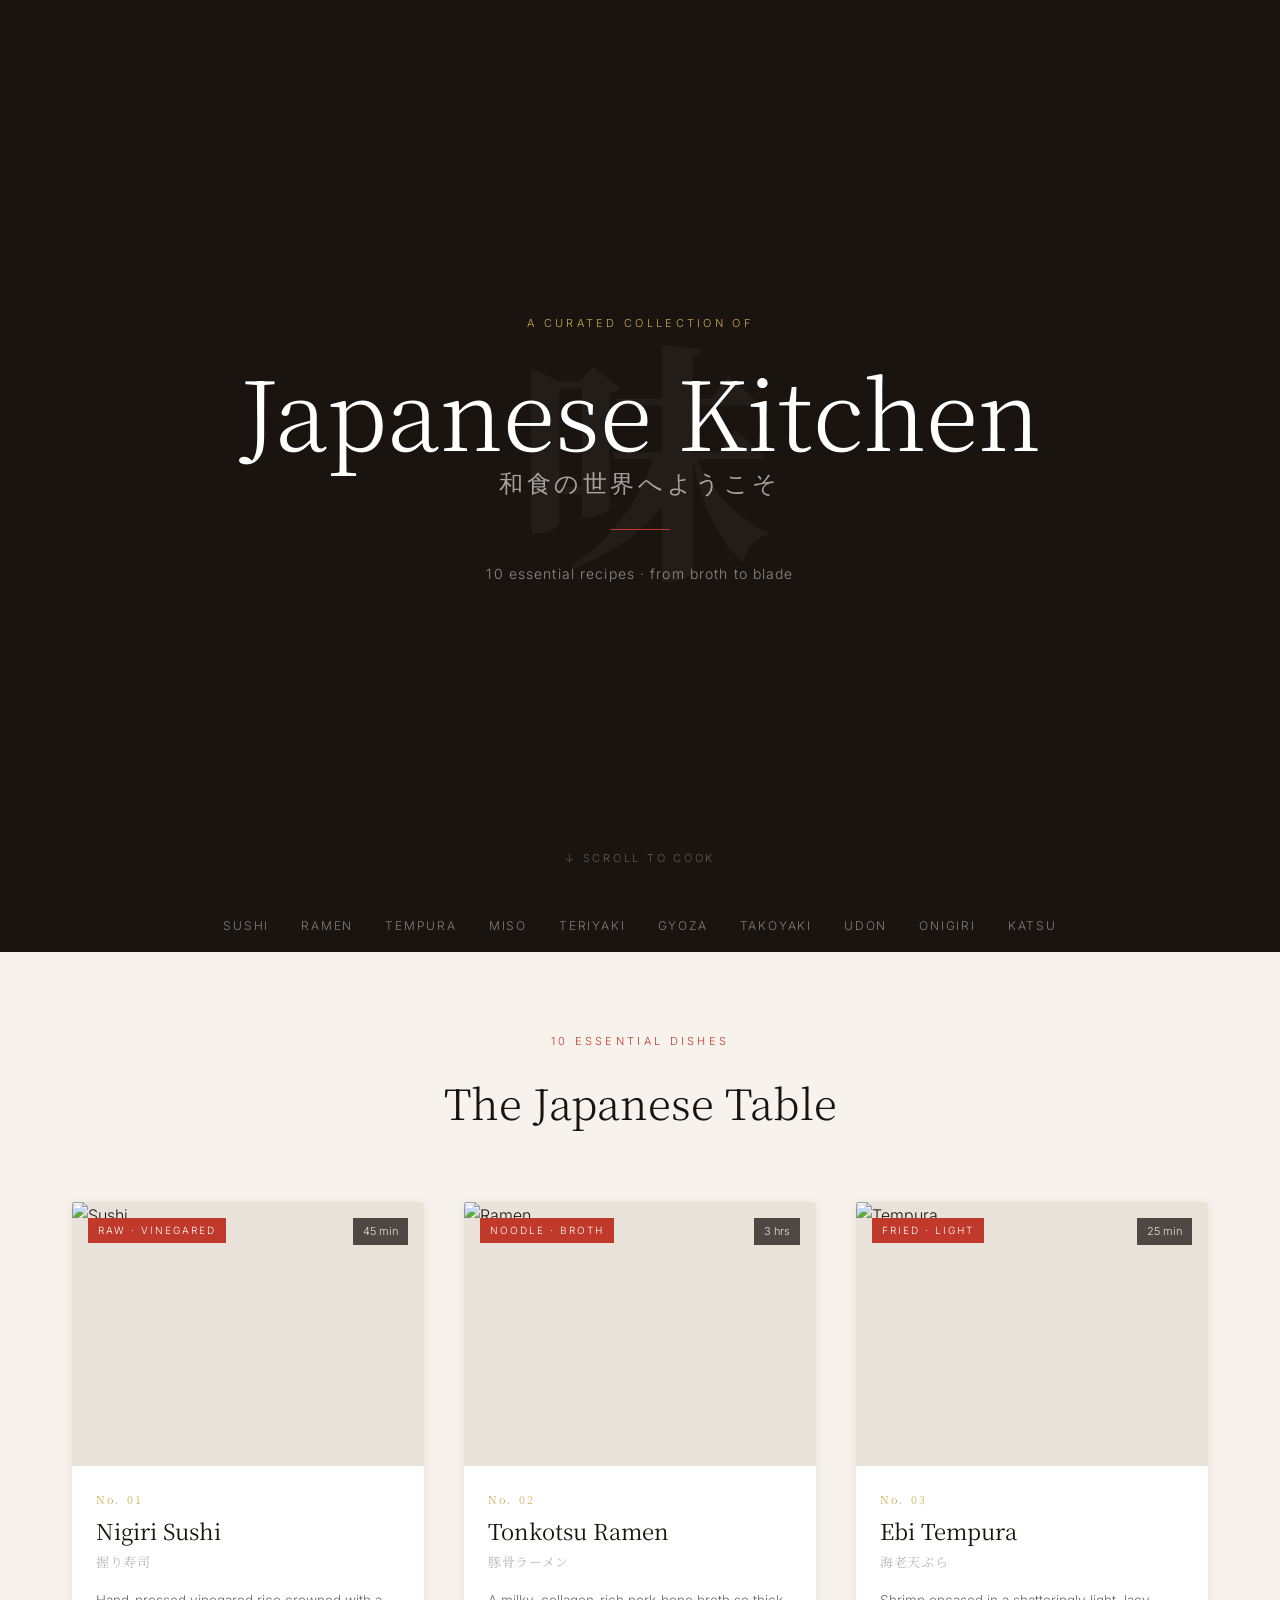
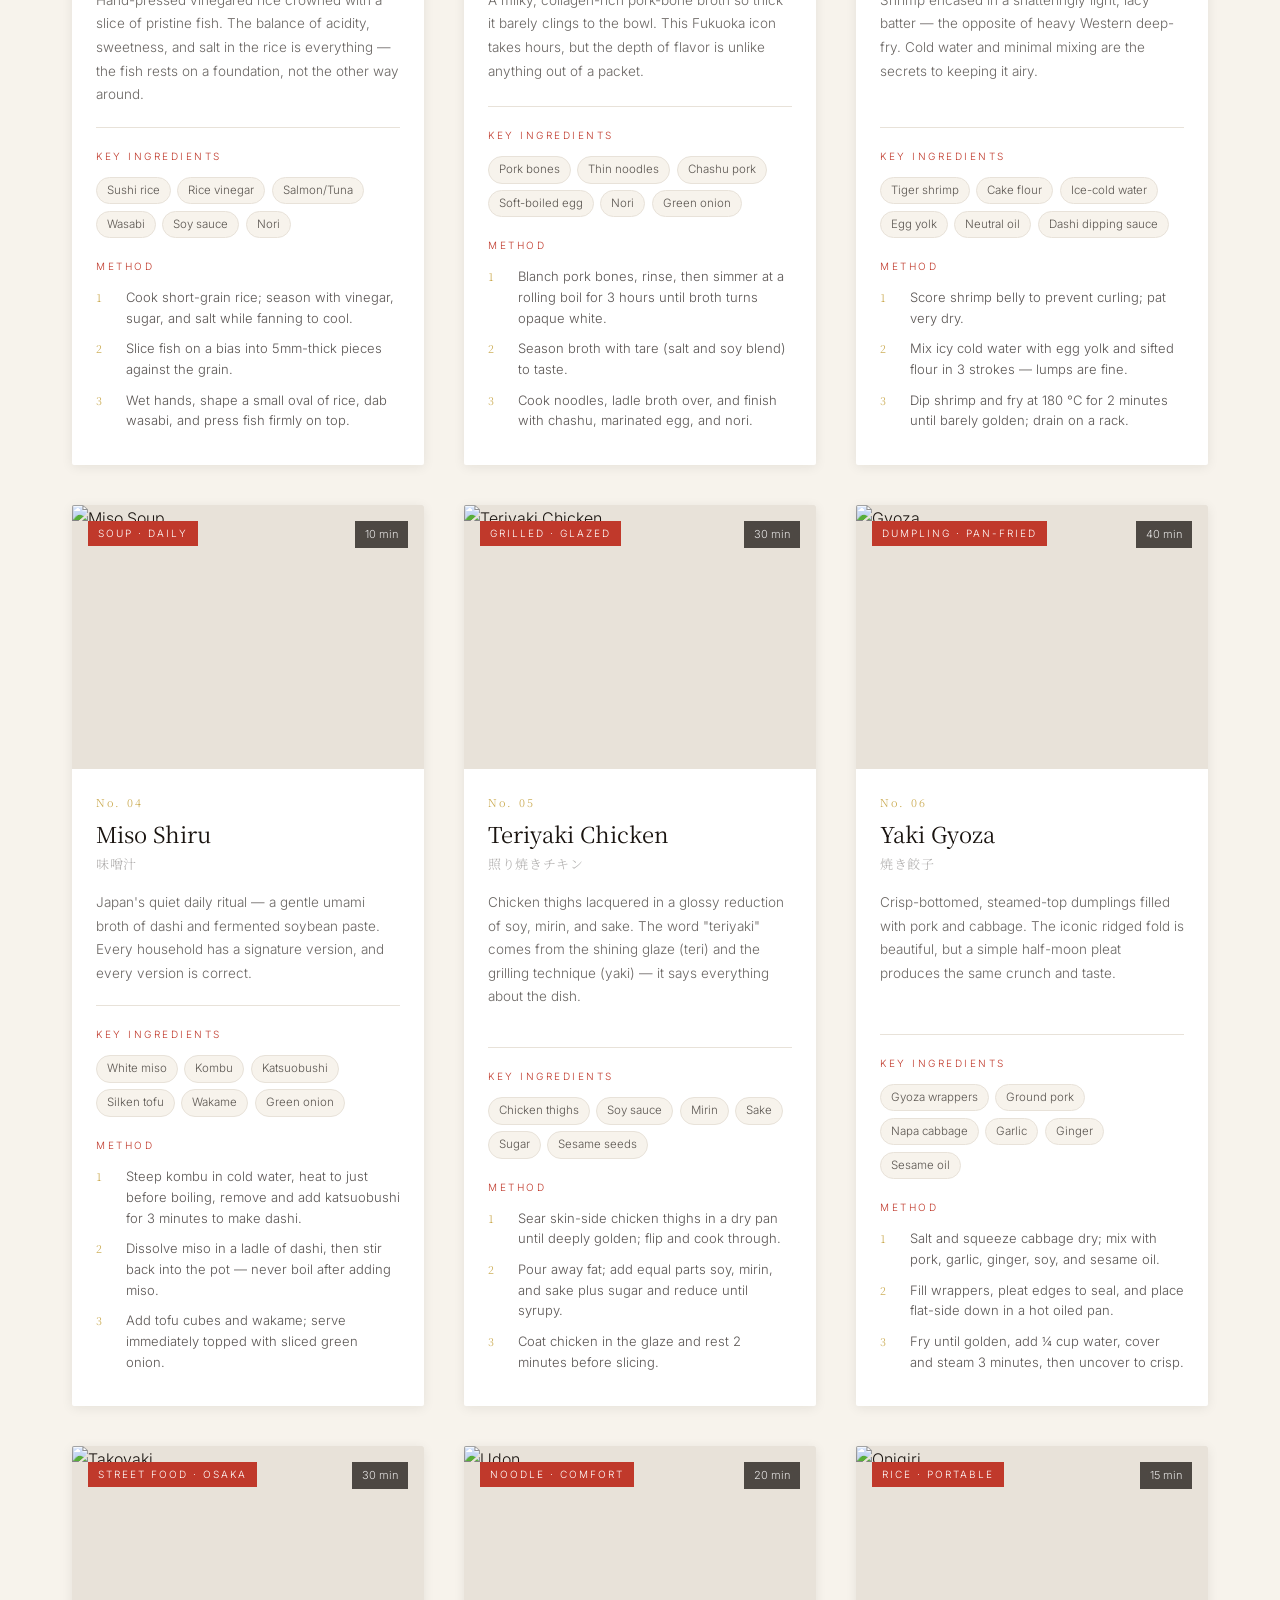
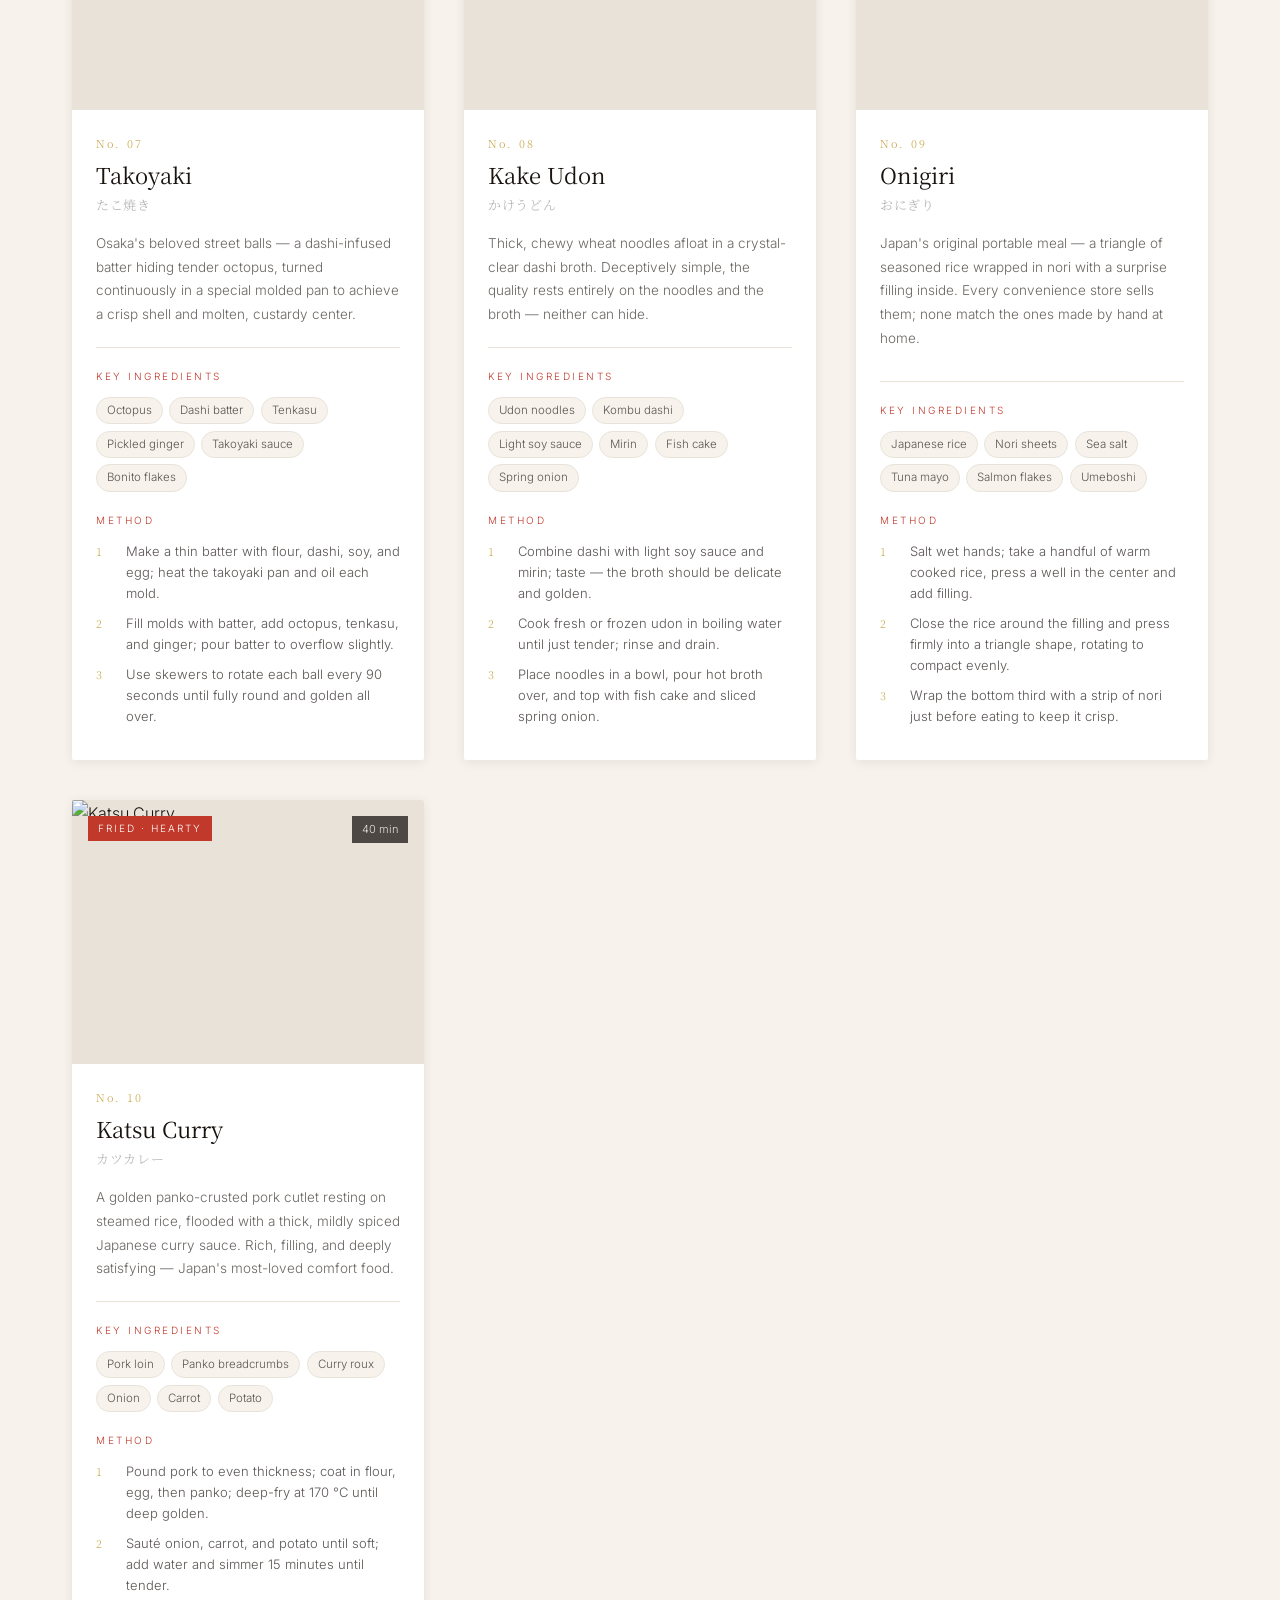
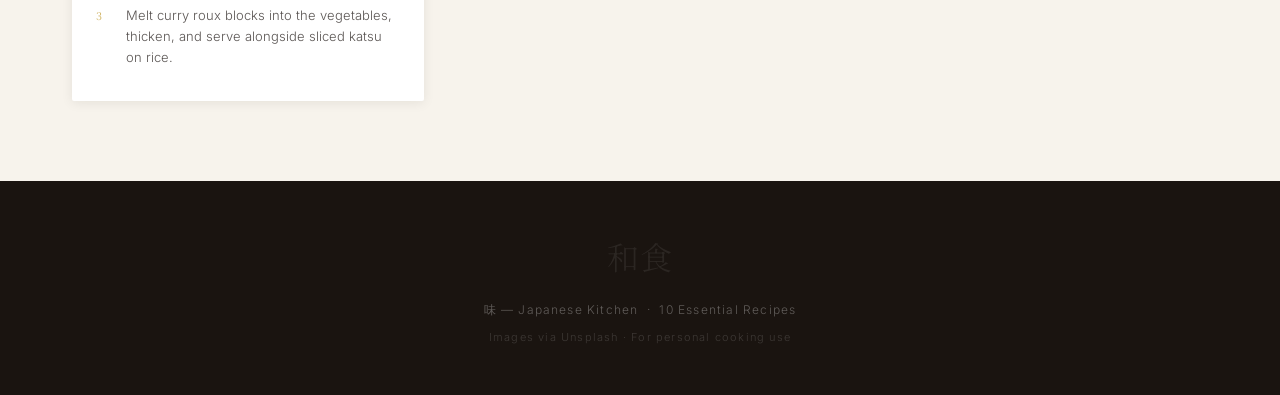
==== japanese_recipes.html @ 7d77a8df "japanese recipes" ====
<!DOCTYPE html>
<html lang="en">
<head>
<meta charset="UTF-8">
<meta name="viewport" content="width=device-width, initial-scale=1.0">
<title>味 — Japanese Kitchen</title>
<link href="https://fonts.googleapis.com/css2?family=Noto+Serif+JP:wght@300;400;700&family=Inter:wght@300;400;500&display=swap" rel="stylesheet">
<link rel="stylesheet" href="j-style.css">
</head>
<body>

<!-- HERO -->
<section class="hero">
  <div class="hero-bg"></div>
  <div class="hero-kanji">味</div>
  <div class="hero-content">
    <p class="hero-eyebrow">A curated collection of</p>
    <h1 class="hero-title">
      Japanese Kitchen
      <span>和食の世界へようこそ</span>
    </h1>
    <div class="hero-line"></div>
    <p class="hero-sub">10 essential recipes · from broth to blade</p>
  </div>
  <p class="scroll-hint">↓ scroll to cook</p>
</section>

<!-- NAV -->
<nav class="nav-strip">
  <a href="#sushi">Sushi</a>
  <a href="#ramen">Ramen</a>
  <a href="#tempura">Tempura</a>
  <a href="#miso">Miso</a>
  <a href="#teriyaki">Teriyaki</a>
  <a href="#gyoza">Gyoza</a>
  <a href="#takoyaki">Takoyaki</a>
  <a href="#udon">Udon</a>
  <a href="#onigiri">Onigiri</a>
  <a href="#katsu">Katsu</a>
</nav>

<!-- RECIPES -->
<section class="recipes-section">
  <div class="section-header">
    <p class="section-eyebrow">10 Essential Dishes</p>
    <h2 class="section-title">The Japanese Table</h2>
  </div>

  <div class="recipes-grid">

    <!-- 1. SUSHI -->
    <article class="card" id="sushi">
      <div class="card-img-wrap">
        <img src="https://images.unsplash.com/photo-1553621042-f6e147245754?w=600&q=80" alt="Sushi" loading="lazy">
        <span class="card-category">Raw · Vinegared</span>
        <span class="card-time">45 min</span>
      </div>
      <div class="card-body">
        <p class="card-number">No. 01</p>
        <h3 class="card-title">Nigiri Sushi</h3>
        <p class="card-kanji">握り寿司</p>
        <p class="card-desc">Hand-pressed vinegared rice crowned with a slice of pristine fish. The balance of acidity, sweetness, and salt in the rice is everything — the fish rests on a foundation, not the other way around.</p>
        <div class="card-divider"></div>
        <p class="card-ingredients-label">Key Ingredients</p>
        <ul class="ingredients-list">
          <li>Sushi rice</li><li>Rice vinegar</li><li>Salmon/Tuna</li>
          <li>Wasabi</li><li>Soy sauce</li><li>Nori</li>
        </ul>
        <p class="card-steps-label">Method</p>
        <ol class="steps-list">
          <li data-n="1">Cook short-grain rice; season with vinegar, sugar, and salt while fanning to cool.</li>
          <li data-n="2">Slice fish on a bias into 5mm-thick pieces against the grain.</li>
          <li data-n="3">Wet hands, shape a small oval of rice, dab wasabi, and press fish firmly on top.</li>
        </ol>
      </div>
    </article>

    <!-- 2. RAMEN -->
    <article class="card" id="ramen">
      <div class="card-img-wrap">
        <img src="https://images.unsplash.com/photo-1569050467447-ce54b3bbc37d?w=600&q=80" alt="Ramen" loading="lazy">
        <span class="card-category">Noodle · Broth</span>
        <span class="card-time">3 hrs</span>
      </div>
      <div class="card-body">
        <p class="card-number">No. 02</p>
        <h3 class="card-title">Tonkotsu Ramen</h3>
        <p class="card-kanji">豚骨ラーメン</p>
        <p class="card-desc">A milky, collagen-rich pork-bone broth so thick it barely clings to the bowl. This Fukuoka icon takes hours, but the depth of flavor is unlike anything out of a packet.</p>
        <div class="card-divider"></div>
        <p class="card-ingredients-label">Key Ingredients</p>
        <ul class="ingredients-list">
          <li>Pork bones</li><li>Thin noodles</li><li>Chashu pork</li>
          <li>Soft-boiled egg</li><li>Nori</li><li>Green onion</li>
        </ul>
        <p class="card-steps-label">Method</p>
        <ol class="steps-list">
          <li data-n="1">Blanch pork bones, rinse, then simmer at a rolling boil for 3 hours until broth turns opaque white.</li>
          <li data-n="2">Season broth with tare (salt and soy blend) to taste.</li>
          <li data-n="3">Cook noodles, ladle broth over, and finish with chashu, marinated egg, and nori.</li>
        </ol>
      </div>
    </article>

    <!-- 3. TEMPURA -->
    <article class="card" id="tempura">
      <div class="card-img-wrap">
        <img src="https://cdn.sanity.io/images/f3knbc2s/production/e10c73a37fdcb4b5e43fc4c6fa1dba9e05f8b453-1024x605.jpg?rect=0,34,1024,538&w=1200&h=630&fit=crop&auto=format" alt="Tempura" loading="lazy">
        <span class="card-category">Fried · Light</span>
        <span class="card-time">25 min</span>
      </div>
      <div class="card-body">
        <p class="card-number">No. 03</p>
        <h3 class="card-title">Ebi Tempura</h3>
        <p class="card-kanji">海老天ぷら</p>
        <p class="card-desc">Shrimp encased in a shatteringly light, lacy batter — the opposite of heavy Western deep-fry. Cold water and minimal mixing are the secrets to keeping it airy.</p>
        <div class="card-divider"></div>
        <p class="card-ingredients-label">Key Ingredients</p>
        <ul class="ingredients-list">
          <li>Tiger shrimp</li><li>Cake flour</li><li>Ice-cold water</li>
          <li>Egg yolk</li><li>Neutral oil</li><li>Dashi dipping sauce</li>
        </ul>
        <p class="card-steps-label">Method</p>
        <ol class="steps-list">
          <li data-n="1">Score shrimp belly to prevent curling; pat very dry.</li>
          <li data-n="2">Mix icy cold water with egg yolk and sifted flour in 3 strokes — lumps are fine.</li>
          <li data-n="3">Dip shrimp and fry at 180 °C for 2 minutes until barely golden; drain on a rack.</li>
        </ol>
      </div>
    </article>

    <!-- 4. MISO SOUP -->
    <article class="card" id="miso">
      <div class="card-img-wrap">
        <img src="https://images.unsplash.com/photo-1547592166-23ac45744acd?w=600&q=80" alt="Miso Soup" loading="lazy">
        <span class="card-category">Soup · Daily</span>
        <span class="card-time">10 min</span>
      </div>
      <div class="card-body">
        <p class="card-number">No. 04</p>
        <h3 class="card-title">Miso Shiru</h3>
        <p class="card-kanji">味噌汁</p>
        <p class="card-desc">Japan's quiet daily ritual — a gentle umami broth of dashi and fermented soybean paste. Every household has a signature version, and every version is correct.</p>
        <div class="card-divider"></div>
        <p class="card-ingredients-label">Key Ingredients</p>
        <ul class="ingredients-list">
          <li>White miso</li><li>Kombu</li><li>Katsuobushi</li>
          <li>Silken tofu</li><li>Wakame</li><li>Green onion</li>
        </ul>
        <p class="card-steps-label">Method</p>
        <ol class="steps-list">
          <li data-n="1">Steep kombu in cold water, heat to just before boiling, remove and add katsuobushi for 3 minutes to make dashi.</li>
          <li data-n="2">Dissolve miso in a ladle of dashi, then stir back into the pot — never boil after adding miso.</li>
          <li data-n="3">Add tofu cubes and wakame; serve immediately topped with sliced green onion.</li>
        </ol>
      </div>
    </article>

    <!-- 5. TERIYAKI -->
    <article class="card" id="teriyaki">
      <div class="card-img-wrap">
        <img src="https://images.unsplash.com/photo-1604908176997-125f25cc6f3d?w=600&q=80" alt="Teriyaki Chicken" loading="lazy">
        <span class="card-category">Grilled · Glazed</span>
        <span class="card-time">30 min</span>
      </div>
      <div class="card-body">
        <p class="card-number">No. 05</p>
        <h3 class="card-title">Teriyaki Chicken</h3>
        <p class="card-kanji">照り焼きチキン</p>
        <p class="card-desc">Chicken thighs lacquered in a glossy reduction of soy, mirin, and sake. The word "teriyaki" comes from the shining glaze (teri) and the grilling technique (yaki) — it says everything about the dish.</p>
        <div class="card-divider"></div>
        <p class="card-ingredients-label">Key Ingredients</p>
        <ul class="ingredients-list">
          <li>Chicken thighs</li><li>Soy sauce</li><li>Mirin</li>
          <li>Sake</li><li>Sugar</li><li>Sesame seeds</li>
        </ul>
        <p class="card-steps-label">Method</p>
        <ol class="steps-list">
          <li data-n="1">Sear skin-side chicken thighs in a dry pan until deeply golden; flip and cook through.</li>
          <li data-n="2">Pour away fat; add equal parts soy, mirin, and sake plus sugar and reduce until syrupy.</li>
          <li data-n="3">Coat chicken in the glaze and rest 2 minutes before slicing.</li>
        </ol>
      </div>
    </article>

    <!-- 6. GYOZA -->
    <article class="card" id="gyoza">
      <div class="card-img-wrap">
        <img src="https://images.unsplash.com/photo-1496116218417-1a781b1c416c?w=600&q=80" alt="Gyoza" loading="lazy">
        <span class="card-category">Dumpling · Pan-fried</span>
        <span class="card-time">40 min</span>
      </div>
      <div class="card-body">
        <p class="card-number">No. 06</p>
        <h3 class="card-title">Yaki Gyoza</h3>
        <p class="card-kanji">焼き餃子</p>
        <p class="card-desc">Crisp-bottomed, steamed-top dumplings filled with pork and cabbage. The iconic ridged fold is beautiful, but a simple half-moon pleat produces the same crunch and taste.</p>
        <div class="card-divider"></div>
        <p class="card-ingredients-label">Key Ingredients</p>
        <ul class="ingredients-list">
          <li>Gyoza wrappers</li><li>Ground pork</li><li>Napa cabbage</li>
          <li>Garlic</li><li>Ginger</li><li>Sesame oil</li>
        </ul>
        <p class="card-steps-label">Method</p>
        <ol class="steps-list">
          <li data-n="1">Salt and squeeze cabbage dry; mix with pork, garlic, ginger, soy, and sesame oil.</li>
          <li data-n="2">Fill wrappers, pleat edges to seal, and place flat-side down in a hot oiled pan.</li>
          <li data-n="3">Fry until golden, add ¼ cup water, cover and steam 3 minutes, then uncover to crisp.</li>
        </ol>
      </div>
    </article>

    <!-- 7. TAKOYAKI -->
    <article class="card" id="takoyaki">
      <div class="card-img-wrap">
        <img src="https://images.unsplash.com/photo-1610970881699-44a5587cabec?w=600&q=80" alt="Takoyaki" loading="lazy">
        <span class="card-category">Street Food · Osaka</span>
        <span class="card-time">30 min</span>
      </div>
      <div class="card-body">
        <p class="card-number">No. 07</p>
        <h3 class="card-title">Takoyaki</h3>
        <p class="card-kanji">たこ焼き</p>
        <p class="card-desc">Osaka's beloved street balls — a dashi-infused batter hiding tender octopus, turned continuously in a special molded pan to achieve a crisp shell and molten, custardy center.</p>
        <div class="card-divider"></div>
        <p class="card-ingredients-label">Key Ingredients</p>
        <ul class="ingredients-list">
          <li>Octopus</li><li>Dashi batter</li><li>Tenkasu</li>
          <li>Pickled ginger</li><li>Takoyaki sauce</li><li>Bonito flakes</li>
        </ul>
        <p class="card-steps-label">Method</p>
        <ol class="steps-list">
          <li data-n="1">Make a thin batter with flour, dashi, soy, and egg; heat the takoyaki pan and oil each mold.</li>
          <li data-n="2">Fill molds with batter, add octopus, tenkasu, and ginger; pour batter to overflow slightly.</li>
          <li data-n="3">Use skewers to rotate each ball every 90 seconds until fully round and golden all over.</li>
        </ol>
      </div>
    </article>

    <!-- 8. UDON -->
    <article class="card" id="udon">
      <div class="card-img-wrap">
        <img src="https://images.unsplash.com/photo-1618841557871-b4664fbf0cb3?w=600&q=80" alt="Udon" loading="lazy">
        <span class="card-category">Noodle · Comfort</span>
        <span class="card-time">20 min</span>
      </div>
      <div class="card-body">
        <p class="card-number">No. 08</p>
        <h3 class="card-title">Kake Udon</h3>
        <p class="card-kanji">かけうどん</p>
        <p class="card-desc">Thick, chewy wheat noodles afloat in a crystal-clear dashi broth. Deceptively simple, the quality rests entirely on the noodles and the broth — neither can hide.</p>
        <div class="card-divider"></div>
        <p class="card-ingredients-label">Key Ingredients</p>
        <ul class="ingredients-list">
          <li>Udon noodles</li><li>Kombu dashi</li><li>Light soy sauce</li>
          <li>Mirin</li><li>Fish cake</li><li>Spring onion</li>
        </ul>
        <p class="card-steps-label">Method</p>
        <ol class="steps-list">
          <li data-n="1">Combine dashi with light soy sauce and mirin; taste — the broth should be delicate and golden.</li>
          <li data-n="2">Cook fresh or frozen udon in boiling water until just tender; rinse and drain.</li>
          <li data-n="3">Place noodles in a bowl, pour hot broth over, and top with fish cake and sliced spring onion.</li>
        </ol>
      </div>
    </article>

    <!-- 9. ONIGIRI -->
    <article class="card" id="onigiri">
      <div class="card-img-wrap">
        <img src="https://japanesecooking101.com/wp-content/uploads/2012/06/IMG_3687.jpg" alt="Onigiri" loading="lazy">
        <span class="card-category">Rice · Portable</span>
        <span class="card-time">15 min</span>
      </div>
      <div class="card-body">
        <p class="card-number">No. 09</p>
        <h3 class="card-title">Onigiri</h3>
        <p class="card-kanji">おにぎり</p>
        <p class="card-desc">Japan's original portable meal — a triangle of seasoned rice wrapped in nori with a surprise filling inside. Every convenience store sells them; none match the ones made by hand at home.</p>
        <div class="card-divider"></div>
        <p class="card-ingredients-label">Key Ingredients</p>
        <ul class="ingredients-list">
          <li>Japanese rice</li><li>Nori sheets</li><li>Sea salt</li>
          <li>Tuna mayo</li><li>Salmon flakes</li><li>Umeboshi</li>
        </ul>
        <p class="card-steps-label">Method</p>
        <ol class="steps-list">
          <li data-n="1">Salt wet hands; take a handful of warm cooked rice, press a well in the center and add filling.</li>
          <li data-n="2">Close the rice around the filling and press firmly into a triangle shape, rotating to compact evenly.</li>
          <li data-n="3">Wrap the bottom third with a strip of nori just before eating to keep it crisp.</li>
        </ol>
      </div>
    </article>

    <!-- 10. KATSU -->
    <article class="card" id="katsu">
      <div class="card-img-wrap">
        <img src="https://images.unsplash.com/photo-1529563021893-cc83c992d75d?w=600&q=80" alt="Katsu Curry" loading="lazy">
        <span class="card-category">Fried · Hearty</span>
        <span class="card-time">40 min</span>
      </div>
      <div class="card-body">
        <p class="card-number">No. 10</p>
        <h3 class="card-title">Katsu Curry</h3>
        <p class="card-kanji">カツカレー</p>
        <p class="card-desc">A golden panko-crusted pork cutlet resting on steamed rice, flooded with a thick, mildly spiced Japanese curry sauce. Rich, filling, and deeply satisfying — Japan's most-loved comfort food.</p>
        <div class="card-divider"></div>
        <p class="card-ingredients-label">Key Ingredients</p>
        <ul class="ingredients-list">
          <li>Pork loin</li><li>Panko breadcrumbs</li><li>Curry roux</li>
          <li>Onion</li><li>Carrot</li><li>Potato</li>
        </ul>
        <p class="card-steps-label">Method</p>
        <ol class="steps-list">
          <li data-n="1">Pound pork to even thickness; coat in flour, egg, then panko; deep-fry at 170 °C until deep golden.</li>
          <li data-n="2">Sauté onion, carrot, and potato until soft; add water and simmer 15 minutes until tender.</li>
          <li data-n="3">Melt curry roux blocks into the vegetables, thicken, and serve alongside sliced katsu on rice.</li>
        </ol>
      </div>
    </article>

  </div>
</section>

<!-- FOOTER -->
<footer>
  <span class="footer-kanji">和食</span>
  <p>味 — Japanese Kitchen &nbsp;·&nbsp; 10 Essential Recipes</p>
  <p style="margin-top:0.5rem;font-size:11px;opacity:0.5;">Images via Unsplash · For personal cooking use</p>
</footer>

</body>
</html>
---- j-style.css ----
:root {
  --ink: #1a1410;
  --rice: #f7f3ec;
  --vermilion: #c0392b;
  --vermilion-light: #e74c3c;
  --gold: #c9a84c;
  --mist: #e8e2d9;
  --shadow: rgba(26, 20, 16, 0.08);
}

* {
  margin: 0;
  padding: 0;
  box-sizing: border-box;
}

body {
  background: var(--rice);
  color: var(--ink);
  font-family: "Inter", sans-serif;
  font-weight: 300;
  line-height: 1.7;
}

/* HERO */
.hero {
  position: relative;
  height: 100vh;
  min-height: 600px;
  display: flex;
  flex-direction: column;
  align-items: center;
  justify-content: center;
  text-align: center;
  overflow: hidden;
  background: var(--ink);
}

.hero-bg {
  position: absolute;
  inset: 0;
  background-image: url("https://images.unsplash.com/photo-1553621042-f6e147245754?w=1600&q=80");
  background-size: cover;
  background-position: center;
  opacity: 0.35;
}

.hero-kanji {
  position: absolute;
  font-family: "Noto Serif JP", serif;
  font-size: clamp(120px, 20vw, 280px);
  color: rgba(255, 255, 255, 0.04);
  font-weight: 700;
  letter-spacing: -0.02em;
  user-select: none;
  pointer-events: none;
}

.hero-content {
  position: relative;
  z-index: 2;
  padding: 2rem;
}

.hero-eyebrow {
  font-size: 11px;
  letter-spacing: 0.3em;
  text-transform: uppercase;
  color: var(--gold);
  margin-bottom: 1.5rem;
}

.hero-title {
  font-family: "Noto Serif JP", serif;
  font-size: clamp(48px, 8vw, 96px);
  font-weight: 300;
  color: #fff;
  line-height: 1.1;
  margin-bottom: 1rem;
}

.hero-title span {
  display: block;
  font-size: clamp(16px, 2.5vw, 24px);
  font-weight: 300;
  font-family: "Inter", sans-serif;
  color: rgba(255, 255, 255, 0.6);
  letter-spacing: 0.15em;
  margin-top: 0.5rem;
}

.hero-line {
  width: 60px;
  height: 1px;
  background: var(--vermilion);
  margin: 2rem auto;
}

.hero-sub {
  color: rgba(255, 255, 255, 0.5);
  font-size: 14px;
  letter-spacing: 0.08em;
}

.scroll-hint {
  position: absolute;
  bottom: 2rem;
  left: 50%;
  transform: translateX(-50%);
  color: rgba(255, 255, 255, 0.3);
  font-size: 11px;
  letter-spacing: 0.25em;
  text-transform: uppercase;
  animation: pulse 2s ease-in-out infinite;
}

@keyframes pulse {
  0%,
  100% {
    opacity: 0.3;
  }
  50% {
    opacity: 0.7;
  }
}

/* NAV STRIP */
.nav-strip {
  background: var(--ink);
  padding: 1rem 2rem;
  display: flex;
  justify-content: center;
  gap: 2rem;
  flex-wrap: wrap;
  position: sticky;
  top: 0;
  z-index: 100;
}

.nav-strip a {
  color: rgba(255, 255, 255, 0.45);
  text-decoration: none;
  font-size: 12px;
  letter-spacing: 0.15em;
  text-transform: uppercase;
  transition: color 0.2s;
}
.nav-strip a:hover {
  color: var(--gold);
}

/* RECIPE GRID */
.recipes-section {
  max-width: 1200px;
  margin: 0 auto;
  padding: 5rem 2rem;
}

.section-header {
  text-align: center;
  margin-bottom: 4rem;
}

.section-eyebrow {
  font-size: 11px;
  letter-spacing: 0.3em;
  text-transform: uppercase;
  color: var(--vermilion);
  margin-bottom: 1rem;
}

.section-title {
  font-family: "Noto Serif JP", serif;
  font-size: clamp(28px, 4vw, 42px);
  font-weight: 300;
  color: var(--ink);
}

.recipes-grid {
  display: grid;
  grid-template-columns: repeat(auto-fill, minmax(320px, 1fr));
  gap: 2.5rem;
}

/* RECIPE CARD */
.card {
  background: #fff;
  border-radius: 2px;
  overflow: hidden;
  box-shadow: 0 2px 12px var(--shadow);
  transition:
    transform 0.3s ease,
    box-shadow 0.3s ease;
  display: flex;
  flex-direction: column;
}
.card:hover {
  transform: translateY(-4px);
  box-shadow: 0 12px 32px rgba(26, 20, 16, 0.15);
}

.card-img-wrap {
  position: relative;
  aspect-ratio: 4/3;
  overflow: hidden;
  background: var(--mist);
}

.card-img-wrap img {
  width: 100%;
  height: 100%;
  object-fit: cover;
  transition: transform 0.5s ease;
  display: block;
}
.card:hover .card-img-wrap img {
  transform: scale(1.05);
}

.card-category {
  position: absolute;
  top: 1rem;
  left: 1rem;
  background: var(--vermilion);
  color: #fff;
  font-size: 10px;
  letter-spacing: 0.2em;
  text-transform: uppercase;
  padding: 4px 10px;
}

.card-time {
  position: absolute;
  top: 1rem;
  right: 1rem;
  background: rgba(26, 20, 16, 0.75);
  color: rgba(255, 255, 255, 0.85);
  font-size: 11px;
  padding: 4px 10px;
  backdrop-filter: blur(4px);
}

.card-body {
  padding: 1.5rem;
  flex: 1;
  display: flex;
  flex-direction: column;
}

.card-number {
  font-family: "Noto Serif JP", serif;
  font-size: 11px;
  color: var(--gold);
  letter-spacing: 0.2em;
  margin-bottom: 0.5rem;
}

.card-title {
  font-family: "Noto Serif JP", serif;
  font-size: 22px;
  font-weight: 400;
  line-height: 1.3;
  margin-bottom: 0.3rem;
  color: var(--ink);
}

.card-kanji {
  font-family: "Noto Serif JP", serif;
  font-size: 13px;
  color: rgba(26, 20, 16, 0.35);
  margin-bottom: 1rem;
  letter-spacing: 0.05em;
}

.card-desc {
  font-size: 13.5px;
  color: rgba(26, 20, 16, 0.65);
  line-height: 1.75;
  margin-bottom: 1.25rem;
  flex: 1;
}

.card-divider {
  height: 1px;
  background: var(--mist);
  margin-bottom: 1.25rem;
}

.card-ingredients-label {
  font-size: 10px;
  letter-spacing: 0.25em;
  text-transform: uppercase;
  color: var(--vermilion);
  margin-bottom: 0.75rem;
}

.ingredients-list {
  list-style: none;
  display: flex;
  flex-wrap: wrap;
  gap: 0.4rem;
}

.ingredients-list li {
  background: var(--rice);
  border: 1px solid var(--mist);
  font-size: 11.5px;
  color: rgba(26, 20, 16, 0.7);
  padding: 3px 10px;
  border-radius: 999px;
}

.card-steps-label {
  font-size: 10px;
  letter-spacing: 0.25em;
  text-transform: uppercase;
  color: var(--vermilion);
  margin: 1.25rem 0 0.75rem;
}

.steps-list {
  list-style: none;
}
.steps-list li {
  display: flex;
  gap: 0.75rem;
  font-size: 13px;
  color: rgba(26, 20, 16, 0.72);
  margin-bottom: 0.6rem;
  line-height: 1.6;
}
.steps-list li::before {
  content: attr(data-n);
  font-family: "Noto Serif JP", serif;
  font-size: 11px;
  color: var(--gold);
  min-width: 18px;
  padding-top: 2px;
}

/* FOOTER */
footer {
  background: var(--ink);
  color: rgba(255, 255, 255, 0.3);
  text-align: center;
  padding: 3rem 2rem;
  font-size: 12px;
  letter-spacing: 0.1em;
}

footer .footer-kanji {
  font-family: "Noto Serif JP", serif;
  font-size: 32px;
  color: rgba(255, 255, 255, 0.08);
  display: block;
  margin-bottom: 1rem;
}

@media (max-width: 640px) {
  .recipes-grid {
    grid-template-columns: 1fr;
  }
  .nav-strip {
    gap: 1rem;
  }
}
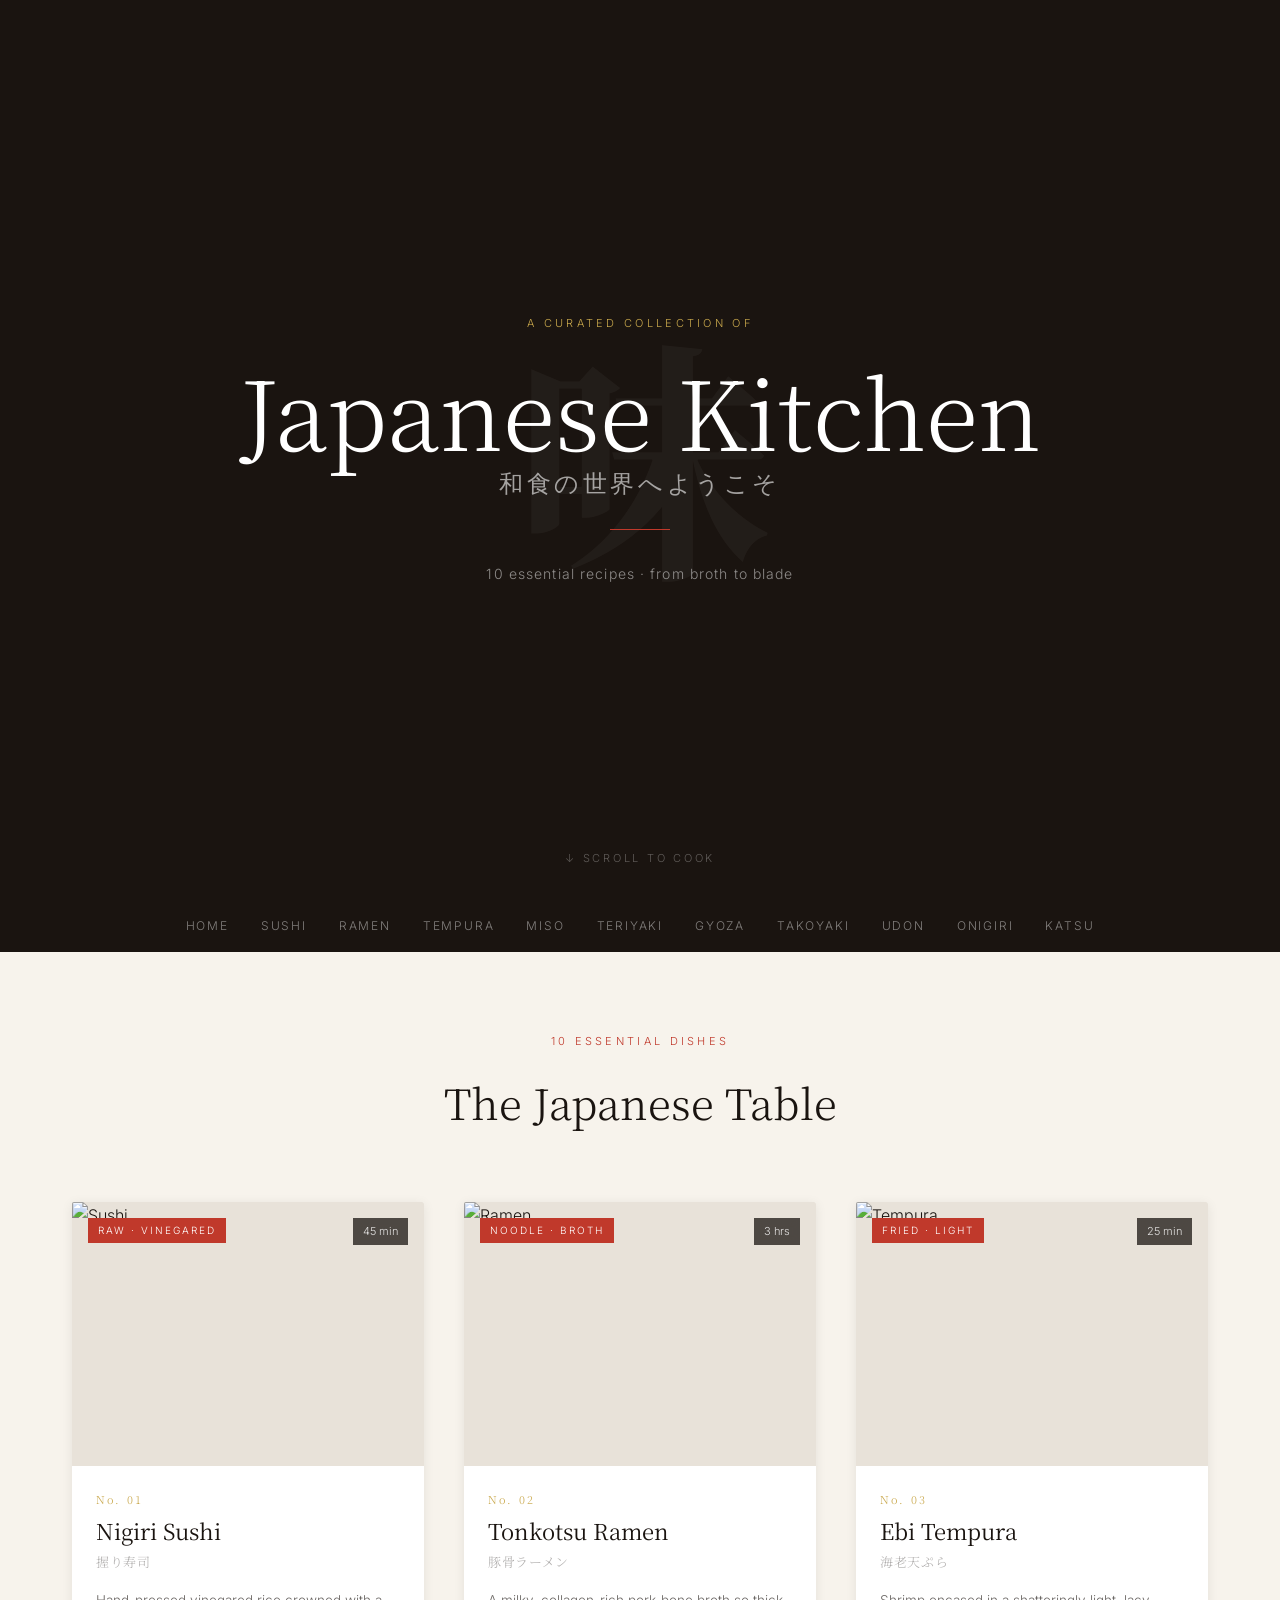
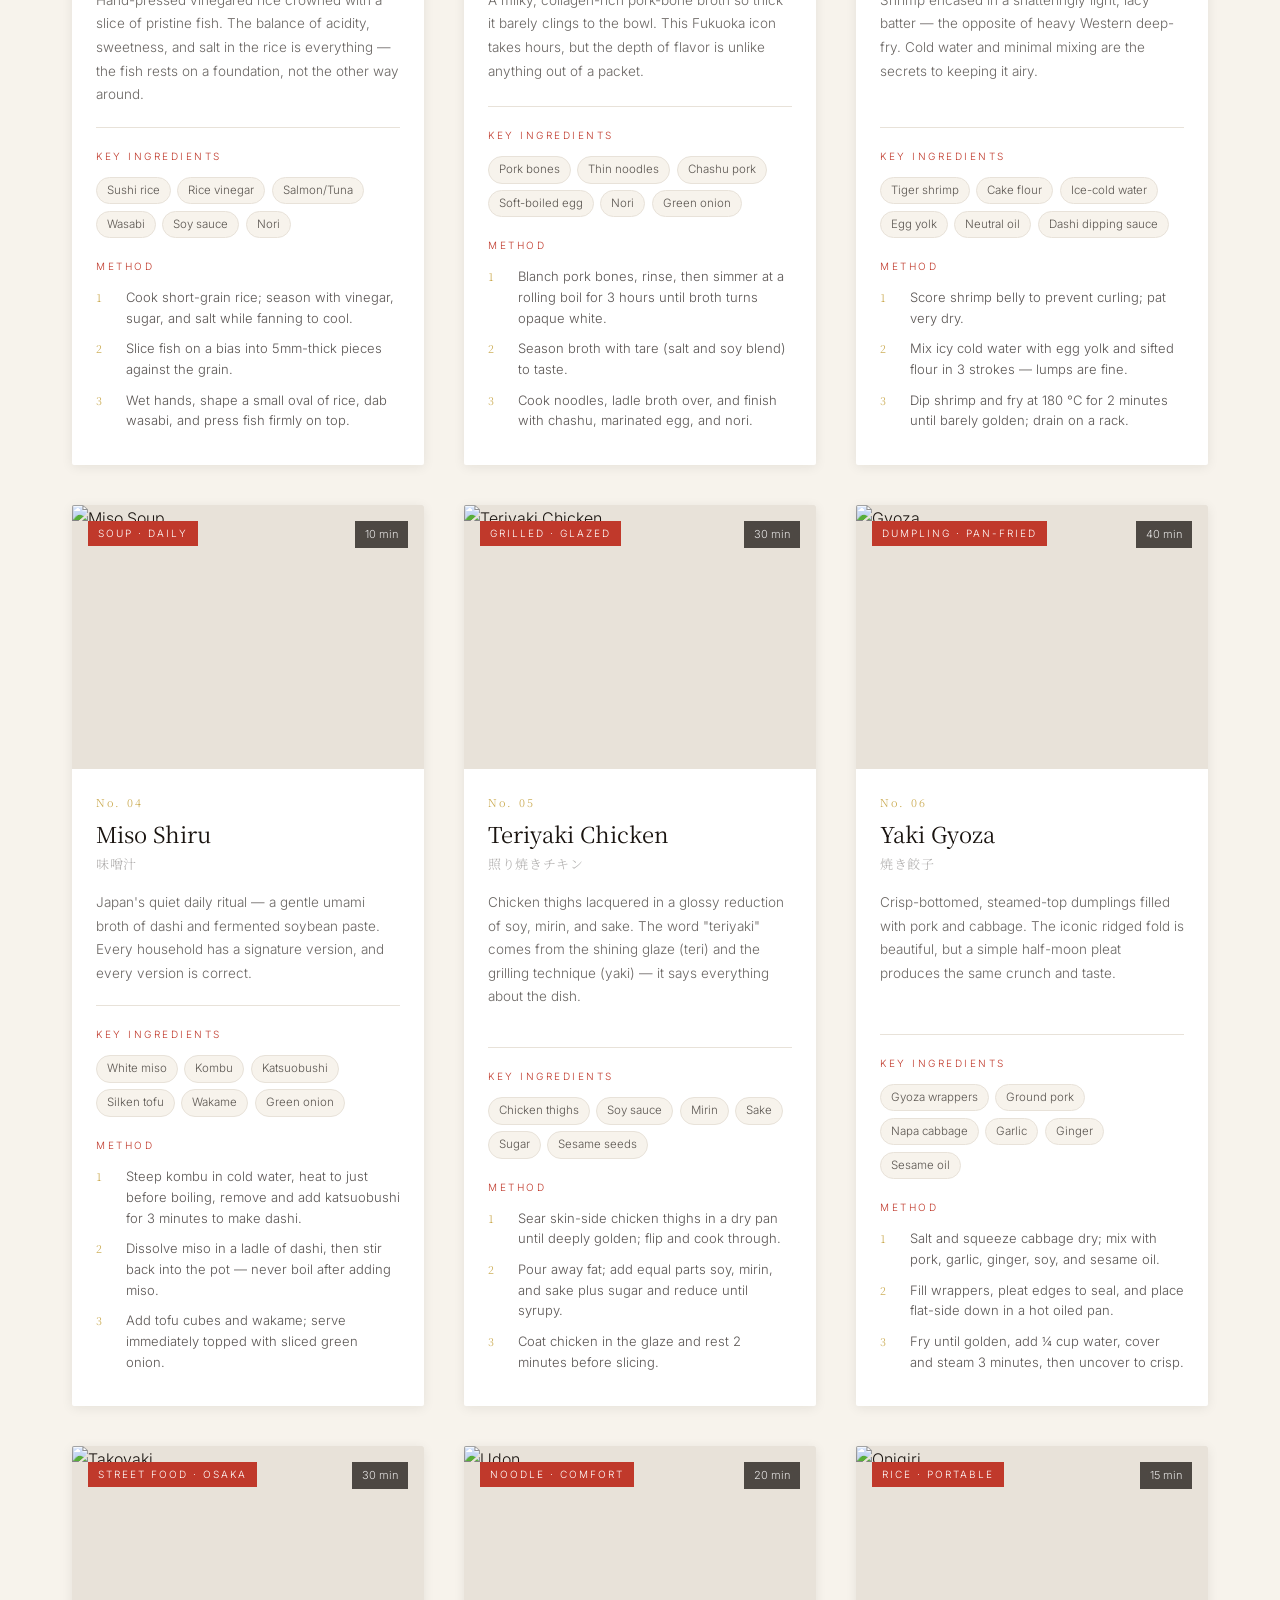
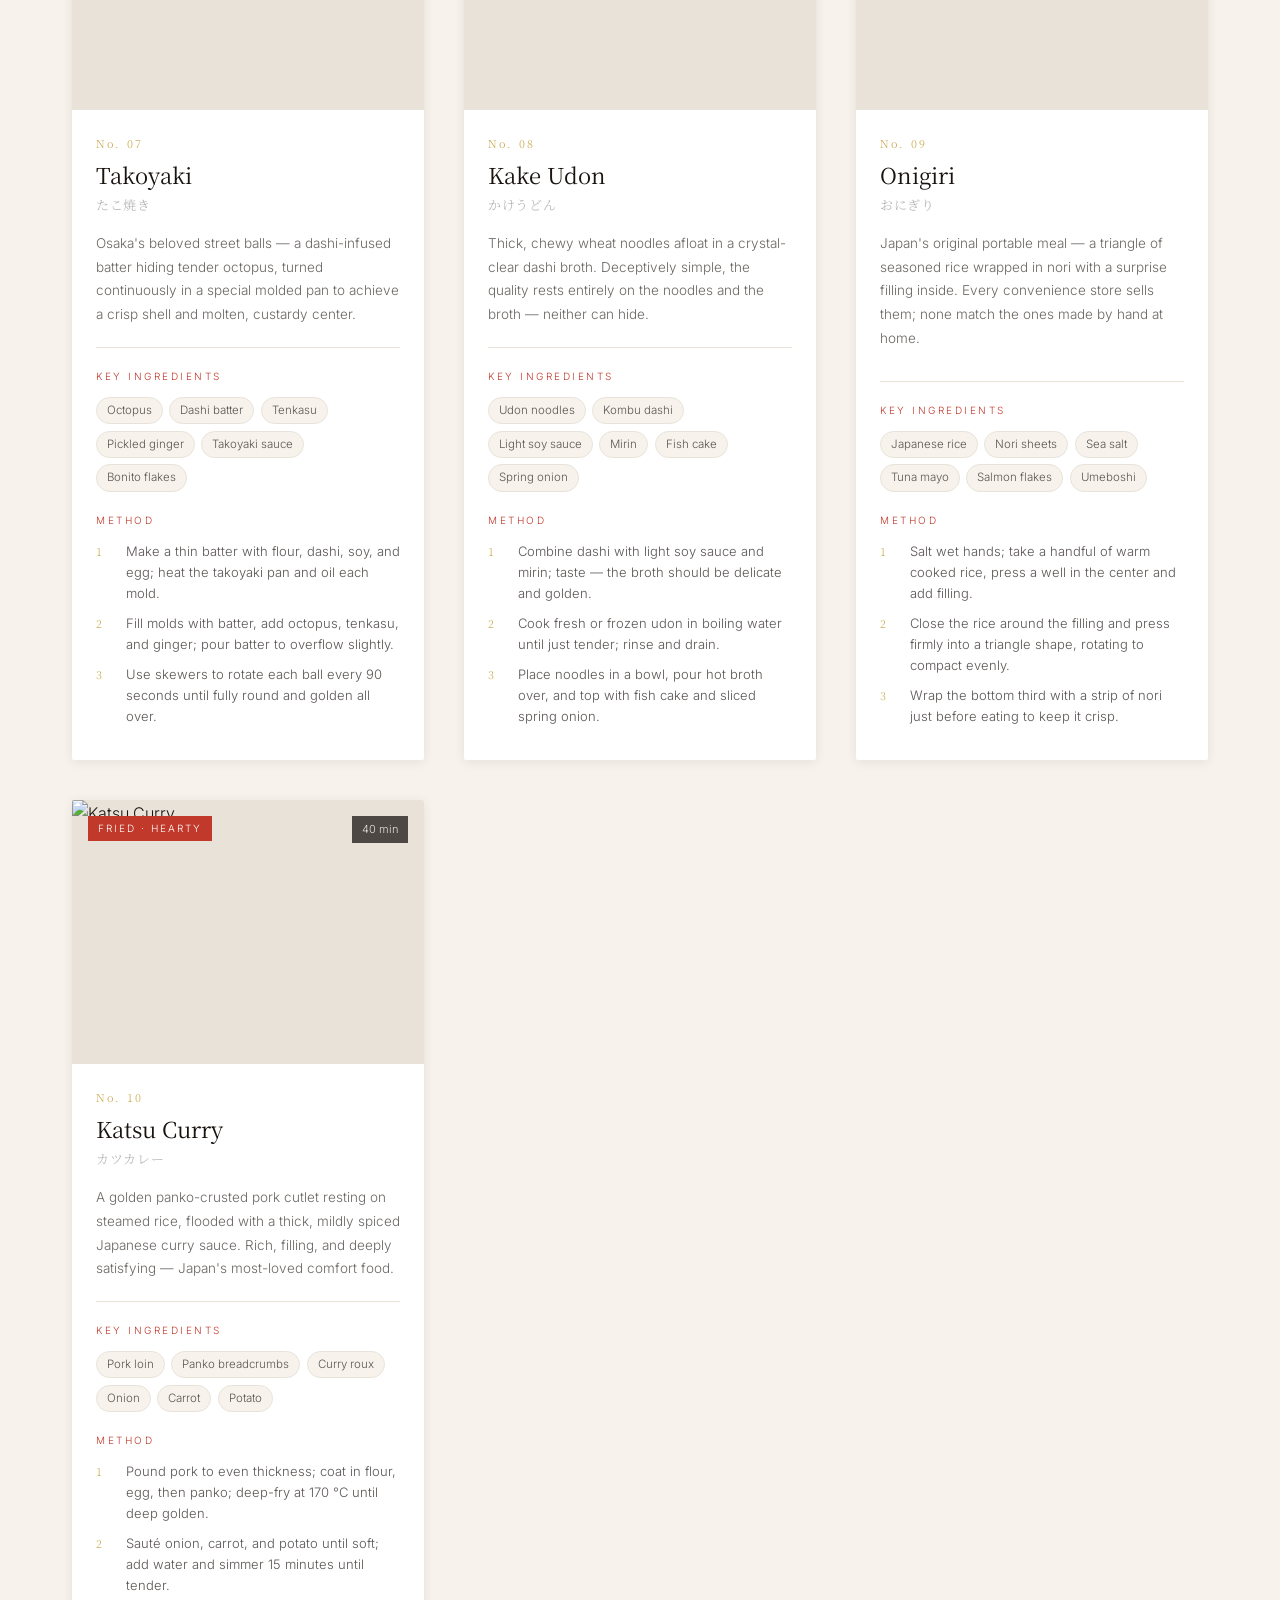
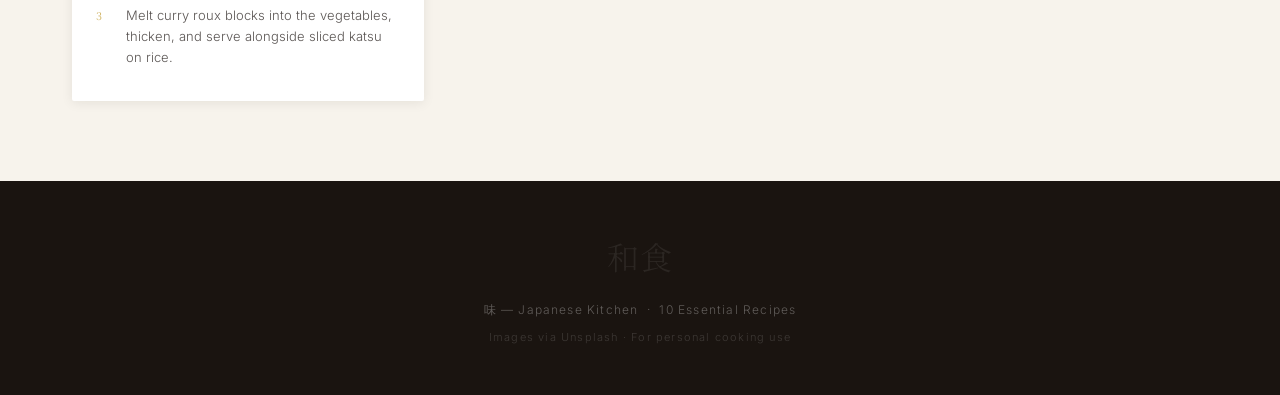
==== commit 0314794a: "JI" ====
--- a/japanese_recipes.html
+++ b/japanese_recipes.html
@@ -27,6 +27,7 @@
 
 <!-- NAV -->
 <nav class="nav-strip">
+  <a href="Simple Website.html">Home</a>
   <a href="#sushi">Sushi</a>
   <a href="#ramen">Ramen</a>
   <a href="#tempura">Tempura</a>
